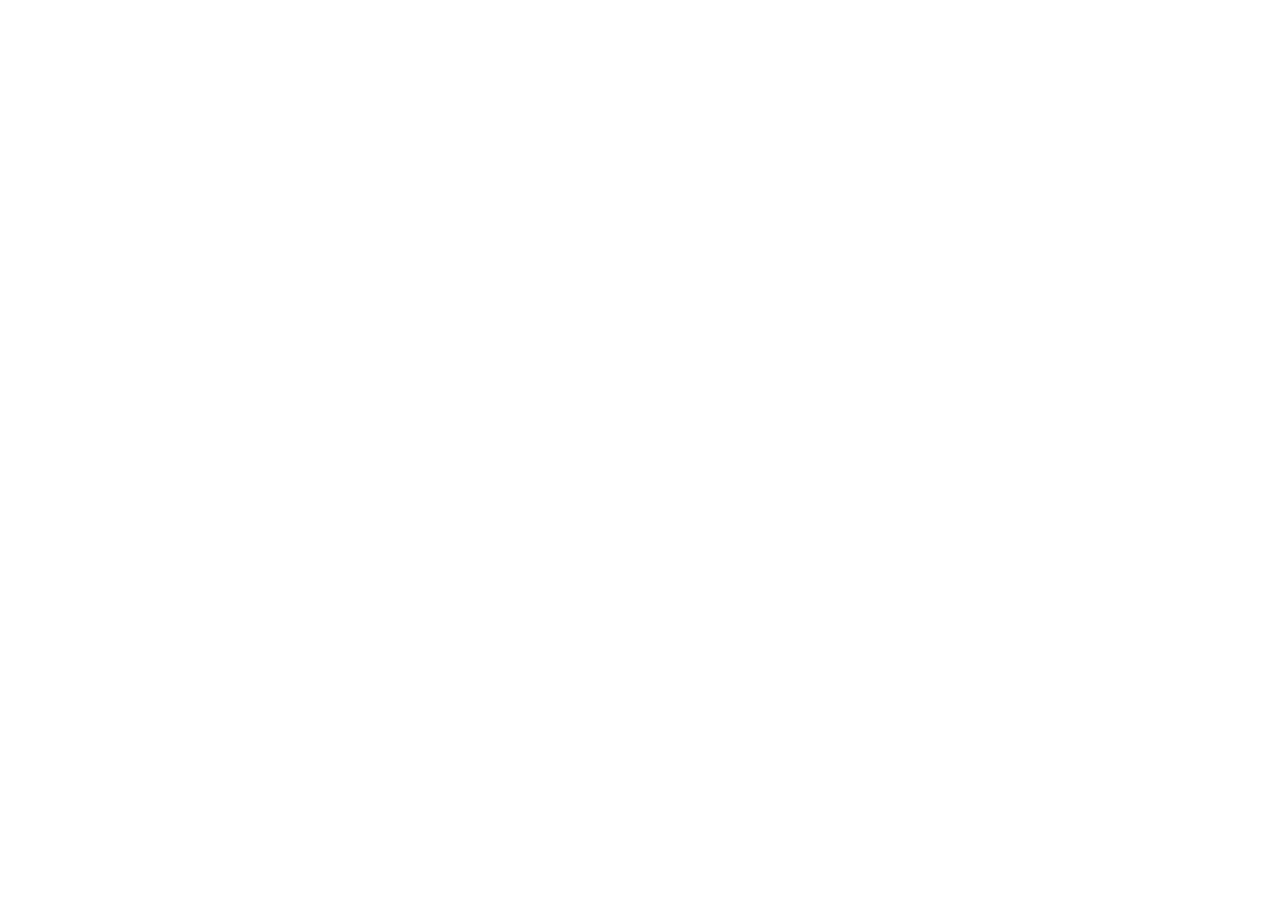
==== index.html @ 2459b799 "Add files via upload" ====
<!doctype html>
<html lang="es" data-theme="auto">
<head>
<meta charset="utf-8">
<meta name="viewport" content="width=device-width,initial-scale=1,viewport-fit=cover">
<meta name="theme-color" content="#6d3df0">
<meta name="description" content="Aprende a programar desde cero jugando: mundos, niveles, XP, insignias y certificado.">
<title>Programando desde Cero con Yuli</title>
<link rel="manifest" href="manifest.webmanifest">
<link rel="icon" href="icons/favicon-32.png">
<link rel="apple-touch-icon" href="icons/icon-192.png">
<link rel="stylesheet" href="css/app.css">
</head>
<body>
<div id="app"></div>
<noscript>Esta aplicación necesita JavaScript.</noscript>
<script src="config.js"></script>
<script src="js/util.js"></script>
<script src="js/fx.js"></script>
<script>window.PDC=window.PDC||{worlds:[]};window.registerWorld=function(w){PDC.worlds.push(w)};</script>
<script src="js/pyrun.js"></script>
<script src="js/sqlrun.js"></script>
<script src="js/runners.js"></script>
<script src="js/grader.js"></script>
<script src="content/world1.js"></script>
<script src="content/world2.js"></script>
<script src="content/world3.js"></script>
<script src="content/world4.js"></script>
<script src="content/world5.js"></script>
<script src="content/world6.js"></script>
<script src="content/world7.js"></script>
<script src="content/english.js"></script>
<script src="js/store.js"></script>
<script src="js/legal.js"></script>
<script src="js/ads.js"></script>
<script src="js/drive.js"></script>
<script src="js/ex.js"></script>
<script src="js/cert.js"></script>
<script src="js/ui.js"></script>
<script src="js/ui2.js"></script>
<script src="js/main.js"></script>
</body>
</html>
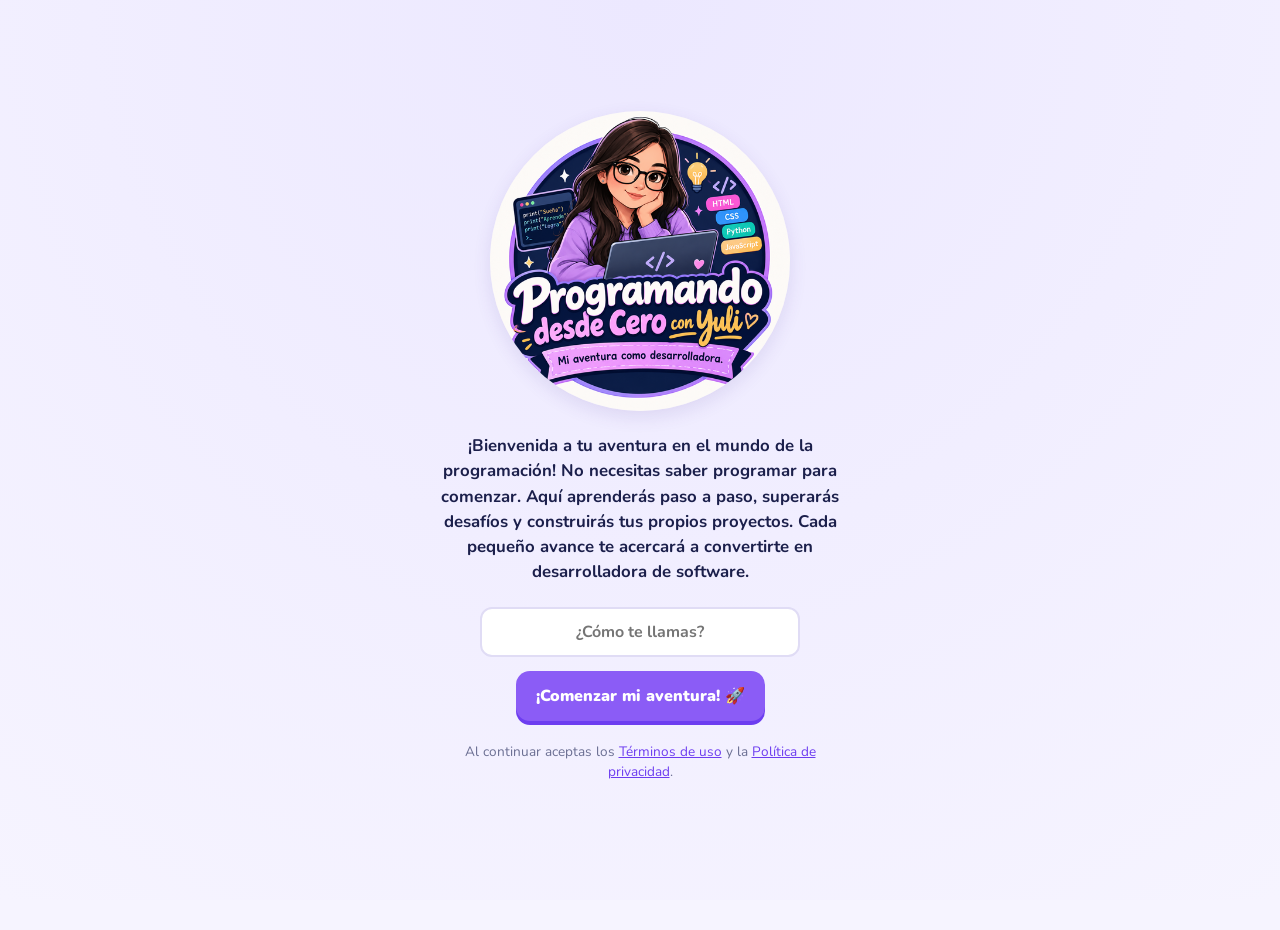
==== commit 7b028cc2: "Add files via upload" ====
--- a/index.html
+++ b/index.html
@@ -7,37 +7,37 @@
 <meta name="description" content="Aprende a programar desde cero jugando: mundos, niveles, XP, insignias y certificado.">
 <title>Programando desde Cero con Yuli</title>
 <link rel="manifest" href="manifest.webmanifest">
-<link rel="icon" href="icons/favicon-32.png">
-<link rel="apple-touch-icon" href="icons/icon-192.png">
-<link rel="stylesheet" href="css/app.css">
+<link rel="icon" href="favicon-32.png">
+<link rel="apple-touch-icon" href="icon-192.png">
+<link rel="stylesheet" href="app.css">
 </head>
 <body>
 <div id="app"></div>
 <noscript>Esta aplicación necesita JavaScript.</noscript>
 <script src="config.js"></script>
-<script src="js/util.js"></script>
-<script src="js/fx.js"></script>
+<script src="util.js"></script>
+<script src="fx.js"></script>
 <script>window.PDC=window.PDC||{worlds:[]};window.registerWorld=function(w){PDC.worlds.push(w)};</script>
-<script src="js/pyrun.js"></script>
-<script src="js/sqlrun.js"></script>
-<script src="js/runners.js"></script>
-<script src="js/grader.js"></script>
-<script src="content/world1.js"></script>
-<script src="content/world2.js"></script>
-<script src="content/world3.js"></script>
-<script src="content/world4.js"></script>
-<script src="content/world5.js"></script>
-<script src="content/world6.js"></script>
-<script src="content/world7.js"></script>
-<script src="content/english.js"></script>
-<script src="js/store.js"></script>
-<script src="js/legal.js"></script>
-<script src="js/ads.js"></script>
-<script src="js/drive.js"></script>
-<script src="js/ex.js"></script>
-<script src="js/cert.js"></script>
-<script src="js/ui.js"></script>
-<script src="js/ui2.js"></script>
-<script src="js/main.js"></script>
+<script src="pyrun.js"></script>
+<script src="sqlrun.js"></script>
+<script src="runners.js"></script>
+<script src="grader.js"></script>
+<script src="world1.js"></script>
+<script src="world2.js"></script>
+<script src="world3.js"></script>
+<script src="world4.js"></script>
+<script src="world5.js"></script>
+<script src="world6.js"></script>
+<script src="world7.js"></script>
+<script src="english.js"></script>
+<script src="store.js"></script>
+<script src="legal.js"></script>
+<script src="ads.js"></script>
+<script src="drive.js"></script>
+<script src="ex.js"></script>
+<script src="cert.js"></script>
+<script src="ui.js"></script>
+<script src="ui2.js"></script>
+<script src="main.js"></script>
 </body>
 </html>
--- a/app.css
+++ b/app.css
@@ -0,0 +1,103 @@
+@font-face{font-family:Nunito;font-weight:400;src:url(nunito-latin-400-normal.woff2) format('woff2');font-display:swap}
+@font-face{font-family:Nunito;font-weight:700;src:url(nunito-latin-700-normal.woff2) format('woff2');font-display:swap}
+@font-face{font-family:Nunito;font-weight:800;src:url(nunito-latin-800-normal.woff2) format('woff2');font-display:swap}
+@font-face{font-family:Nunito;font-weight:900;src:url(nunito-latin-900-normal.woff2) format('woff2');font-display:swap}
+@font-face{font-family:'JetBrains Mono';font-weight:400;src:url(jetbrains-mono-latin-400-normal.woff2) format('woff2');font-display:swap}
+@font-face{font-family:'JetBrains Mono';font-weight:700;src:url(jetbrains-mono-latin-700-normal.woff2) format('woff2');font-display:swap}
+:root{--bg:#f6f4ff;--bg2:#ece8ff;--card:#fff;--ink:#1b1f4b;--muted:#6b6f93;--line:#e0dcf5;--brand:#8b5cf6;--brand2:#6d3df0;--pink:#f472b6;--gold:#fbbf24;--good:#16a34a;--goodbg:#e7f9ee;--bad:#dc2626;--badbg:#fdecec;--code:#14173a;--codeink:#e8e9ff;--shadow:0 6px 18px rgba(80,60,160,.12);--r:18px;--nav:64px}
+:root[data-theme=dark]{--bg:#0f1130;--bg2:#171a42;--card:#1c2050;--ink:#eef0ff;--muted:#a3a8d6;--line:#2c316e;--brand:#a78bfa;--brand2:#8b5cf6;--goodbg:#10351f;--badbg:#3b1717;--code:#0a0c24;--shadow:0 6px 18px rgba(0,0,0,.35)}
+@media(prefers-color-scheme:dark){:root[data-theme=auto]{--bg:#0f1130;--bg2:#171a42;--card:#1c2050;--ink:#eef0ff;--muted:#a3a8d6;--line:#2c316e;--brand:#a78bfa;--brand2:#8b5cf6;--goodbg:#10351f;--badbg:#3b1717;--code:#0a0c24;--shadow:0 6px 18px rgba(0,0,0,.35)}}
+*{box-sizing:border-box;-webkit-tap-highlight-color:transparent}
+html,body{margin:0;background:var(--bg);color:var(--ink);font-family:Nunito,system-ui,sans-serif;font-size:16px;line-height:1.5}
+body{min-height:100vh;padding-bottom:calc(var(--nav) + 70px + env(safe-area-inset-bottom))}
+body.focus{padding-bottom:30px}
+h1,h2,h3{line-height:1.2;margin:.2em 0 .5em}h1{font-size:1.6rem;font-weight:900}h2{font-size:1.25rem;font-weight:800}h3{font-size:1.05rem;font-weight:800}
+a{color:var(--brand2)}p{margin:.5em 0}.muted{color:var(--muted)}.small{font-size:.85rem}.center{text-align:center}
+code{font-family:'JetBrains Mono',monospace;background:var(--bg2);padding:1px 6px;border-radius:6px;font-size:.88em}
+.wrap{max-width:720px;margin:0 auto;padding:14px 16px}
+.topbar{position:sticky;top:0;z-index:20;background:var(--bg);border-bottom:1px solid var(--line);padding-top:env(safe-area-inset-top)}
+.topbar .in{max-width:720px;margin:0 auto;display:flex;align-items:center;gap:8px;padding:8px 14px}
+.brand{display:flex;align-items:center;gap:8px;font-weight:900;flex:1;min-width:0;cursor:pointer}.brand img{width:34px;height:34px;border-radius:50%}.brand span{white-space:nowrap;overflow:hidden;text-overflow:ellipsis}
+.stat{display:flex;align-items:center;gap:4px;background:var(--card);border:1px solid var(--line);border-radius:999px;padding:4px 10px;font-weight:800;font-size:.9rem;white-space:nowrap}
+.nav{position:fixed;left:0;right:0;bottom:0;z-index:30;background:var(--card);border-top:1px solid var(--line);display:flex;justify-content:center;padding-bottom:env(safe-area-inset-bottom);box-shadow:0 -4px 14px rgba(80,60,160,.08)}
+.nav .in{display:flex;width:100%;max-width:720px}.nav a{flex:1;height:var(--nav);display:flex;flex-direction:column;align-items:center;justify-content:center;gap:2px;text-decoration:none;color:var(--muted);font-weight:800;font-size:.72rem;position:relative}
+.nav a .ic{font-size:1.4rem;line-height:1}.nav a.on{color:var(--brand2)}.nav a.on::before{content:'';position:absolute;top:0;width:34px;height:4px;border-radius:0 0 4px 4px;background:var(--brand)}.nav .dot{position:absolute;top:8px;right:28%;width:10px;height:10px;background:var(--pink);border-radius:50%}
+.card{background:var(--card);border:1px solid var(--line);border-radius:var(--r);padding:16px;box-shadow:var(--shadow);margin:12px 0}
+.btn{appearance:none;border:0;background:var(--brand);color:#fff;font:inherit;font-weight:900;padding:13px 20px;border-radius:14px;cursor:pointer;box-shadow:0 4px 0 var(--brand2);transition:transform .08s,box-shadow .08s;display:inline-flex;align-items:center;justify-content:center;gap:8px;text-decoration:none}
+.btn:active{transform:translateY(3px);box-shadow:0 1px 0 var(--brand2)}.btn:disabled{opacity:.5;cursor:not-allowed}
+.btn.block{width:100%}.btn.small{padding:8px 14px;font-size:.9rem;border-radius:12px;box-shadow:0 3px 0 var(--brand2)}
+.btn.ghost{background:transparent;color:var(--brand2);border:2px solid var(--line);box-shadow:none}.btn.good{background:var(--good);box-shadow:0 4px 0 #0f7a36}.btn.gold{background:var(--gold);color:#4a3200;box-shadow:0 4px 0 #c98f00}.btn.danger{background:var(--bad);box-shadow:0 4px 0 #a11}
+.row{display:flex;gap:10px;flex-wrap:wrap;align-items:center;margin:10px 0}.row.sp{justify-content:space-between}
+.progress{height:12px;background:var(--bg2);border-radius:99px;overflow:hidden}.progress>i{display:block;height:100%;background:linear-gradient(90deg,var(--brand),var(--pink));border-radius:99px;transition:width .6s cubic-bezier(.2,.8,.2,1)}
+/* inicio / mapa */
+.hero{background:linear-gradient(135deg,#6d3df0,#a855f7 55%,#f472b6);color:#fff;border-radius:24px;padding:18px;display:flex;gap:14px;align-items:center;box-shadow:var(--shadow)}.hero img{width:78px;height:78px;border-radius:50%;border:3px solid rgba(255,255,255,.7);background:#fff}.hero h2{margin:0;font-size:1.15rem}.hero .progress{background:rgba(255,255,255,.3);margin-top:8px}.hero .progress>i{background:#fff}
+.map{position:relative;margin:18px 0 8px;display:flex;flex-direction:column;gap:6px}
+.world{display:flex;align-items:center;gap:14px;background:var(--card);border:2px solid var(--line);border-radius:22px;padding:14px;cursor:pointer;box-shadow:var(--shadow);position:relative;transition:transform .15s}
+.world:hover{transform:translateY(-2px)}.world.locked{filter:grayscale(.85);opacity:.7}.world:nth-child(even){margin-left:22px}.world:nth-child(odd){margin-right:22px}
+.world .ico{width:62px;height:62px;border-radius:50%;display:grid;place-items:center;font-size:1.9rem;color:#fff;flex:none;position:relative;box-shadow:0 5px 0 rgba(0,0,0,.2)}
+.world .ico .lock{position:absolute;right:-4px;bottom:-4px;background:var(--card);border-radius:50%;font-size:.9rem;width:24px;height:24px;display:grid;place-items:center;border:2px solid var(--line)}
+.world .meta{flex:1;min-width:0}.world .meta b{display:block}.world .progress{height:8px;margin-top:6px}
+.link-v{width:4px;height:16px;background:repeating-linear-gradient(var(--line) 0 5px,transparent 5px 9px);margin:0 auto}
+.path{display:flex;flex-direction:column;align-items:center;gap:12px;margin:18px 0}
+.node{width:76px;height:76px;border-radius:50%;display:grid;place-items:center;font-size:1.8rem;background:var(--brand);color:#fff;border:0;cursor:pointer;box-shadow:0 6px 0 var(--brand2);position:relative;transition:transform .1s}
+.node:active{transform:translateY(3px)}.node.done{background:var(--good);box-shadow:0 6px 0 #0f7a36}.node.locked{background:#b9bdd8;box-shadow:0 6px 0 #9a9fbd;cursor:not-allowed;color:#fff}.node.exam{background:var(--gold);box-shadow:0 6px 0 #c98f00}
+.node .st{position:absolute;bottom:-10px;font-size:.8rem;letter-spacing:-2px}.node.cur::after{content:'';position:absolute;inset:-8px;border-radius:50%;border:3px solid var(--pink);animation:pulse 1.4s infinite}
+@keyframes pulse{0%{transform:scale(.95);opacity:1}100%{transform:scale(1.18);opacity:0}}
+.lbl{text-align:center;font-weight:800;font-size:.85rem;max-width:200px;margin-top:6px}
+/* lección */
+.lesson-top{position:sticky;top:0;z-index:20;background:var(--bg);padding:calc(8px + env(safe-area-inset-top)) 14px 8px;display:flex;align-items:center;gap:10px;max-width:720px;margin:0 auto}
+.lesson-top .x{background:none;border:0;font-size:1.4rem;cursor:pointer;color:var(--muted)}.lesson-top .progress{flex:1}
+.tutor{display:flex;gap:10px;align-items:flex-start;margin:6px 0 12px}.tutor img{width:56px;height:56px;border-radius:50%;border:2px solid var(--brand);flex:none;background:#fff}
+.bubble{background:var(--card);border:1px solid var(--line);border-radius:4px 18px 18px 18px;padding:10px 14px;box-shadow:var(--shadow);font-weight:700}
+.stepname{display:inline-block;background:var(--bg2);color:var(--brand2);font-weight:900;font-size:.75rem;padding:3px 10px;border-radius:99px;letter-spacing:.04em;text-transform:uppercase}
+.blk{margin:10px 0}.analogy{background:#fff7d6;border-left:5px solid var(--gold);color:#4a3a00;padding:10px 14px;border-radius:12px}:root[data-theme=dark] .analogy{background:#3a3210;color:#ffe9a0}
+.tip{background:var(--goodbg);border-left:5px solid var(--good);padding:10px 14px;border-radius:12px}.warn{background:var(--badbg);border-left:5px solid var(--bad);padding:10px 14px;border-radius:12px}
+@media(prefers-color-scheme:dark){:root[data-theme=auto] .analogy{background:#3a3210;color:#ffe9a0}}
+.analogy::before{content:'💡 ';}.tip::before{content:'✅ '}.warn::before{content:'⚠️ '}
+pre.code{background:var(--code);color:var(--codeink);padding:12px;border-radius:12px;overflow:auto;font-family:'JetBrains Mono',monospace;font-size:.88rem;margin:0;white-space:pre}
+.cb-head{background:var(--code);color:#a3a8d6;font-size:.72rem;font-weight:800;padding:6px 12px;border-radius:12px 12px 0 0;letter-spacing:.06em;text-transform:uppercase}.cb-head+pre.code,.cb-head+textarea{border-top-left-radius:0;border-top-right-radius:0}
+.code-ed{width:100%;background:var(--code);color:var(--codeink);border:2px solid transparent;border-radius:12px;padding:12px;font-family:'JetBrains Mono',monospace;font-size:.88rem;line-height:1.45;resize:none;display:block;tab-size:2}
+.code-ed:focus{outline:none;border-color:var(--brand)}.code-ed.good{border-color:var(--good)}.code-ed.bad{border-color:var(--bad)}
+.out{background:var(--bg2);border-radius:12px;padding:10px 12px;margin-top:8px;border:1px dashed var(--line);min-height:44px}.out-pre{margin:0;white-space:pre-wrap;font-family:'JetBrains Mono',monospace;font-size:.88rem}
+.out-err{background:var(--badbg);color:var(--bad);padding:8px 10px;border-radius:10px;margin-top:6px;font-size:.88rem}.friendly{color:var(--ink);margin-top:4px}
+.preview{width:100%;height:220px;border:0;background:#fff;border-radius:8px}
+.flow{display:flex;flex-direction:column;align-items:center;gap:0}.fs{padding:8px 16px;border:2px solid var(--brand);background:var(--card);font-weight:800;text-align:center;max-width:280px}.fs.start,.fs.end{border-radius:99px;background:var(--brand);color:#fff}.fs.io{transform:skewX(-12deg)}.fs.io span{display:inline-block;transform:skewX(12deg)}.fs.process{border-radius:6px}.fs.decision{border-radius:12px;border-style:dashed;background:var(--bg2)}.fa{color:var(--muted);line-height:1}.fyn{display:flex;gap:10px;font-size:.82rem;margin:4px 0}.fyn div{background:var(--bg2);padding:4px 8px;border-radius:8px}
+.tbl-wrap{overflow:auto;margin:8px 0}.tbl{border-collapse:collapse;width:100%;font-size:.9rem}.tbl th,.tbl td{border:1px solid var(--line);padding:6px 10px;text-align:left}.tbl th{background:var(--bg2)}
+.vocab{display:grid;gap:8px}.vi{display:flex;align-items:center;gap:10px;background:var(--bg2);border-radius:12px;padding:8px 12px}.vi .t{flex:1}.vi b{color:var(--brand2)}.vi i{display:block;font-size:.85rem;color:var(--muted)}
+.dlg .ln{margin:6px 0;display:flex;gap:8px;align-items:flex-start}.dlg .who{font-weight:900;color:var(--brand2);min-width:70px;font-size:.85rem}
+.cards-nav{display:flex;gap:8px;justify-content:center;margin:12px 0}.cards-nav i{width:9px;height:9px;border-radius:50%;background:var(--line)}.cards-nav i.on{background:var(--brand)}
+.footer-bar{position:sticky;bottom:0;background:linear-gradient(transparent,var(--bg) 24%);padding:18px 0 calc(10px + env(safe-area-inset-bottom));margin-top:14px}
+/* ejercicios */
+.ex-q{font-size:1.05rem;font-weight:800;margin:6px 0 12px}.opts{display:grid;gap:10px}.opts.two{grid-template-columns:1fr 1fr}
+.opt{display:flex;align-items:center;gap:12px;text-align:left;background:var(--card);border:2px solid var(--line);border-radius:14px;padding:12px 14px;font:inherit;font-weight:700;color:var(--ink);cursor:pointer;box-shadow:0 3px 0 var(--line)}
+.opt .k{width:28px;height:28px;border-radius:8px;background:var(--bg2);display:grid;place-items:center;font-weight:900;font-size:.85rem;flex:none}.opt .k.sq{border-radius:6px}
+.opt.sel{border-color:var(--brand);background:var(--bg2)}.opt.good{border-color:var(--good);background:var(--goodbg)}.opt.bad{border-color:var(--bad);background:var(--badbg)}
+.inp,.blank{font:inherit;font-weight:700;color:var(--ink);background:var(--card);border:2px solid var(--line);border-radius:12px;padding:11px 14px;width:100%}.inp.small{padding:8px 12px;font-size:.88rem;margin-top:8px}.inp:focus,.blank:focus{outline:none;border-color:var(--brand)}
+.good{border-color:var(--good)!important}.bad{border-color:var(--bad)!important}
+pre.fill{white-space:pre-wrap;line-height:2.1}.blank{display:inline-block;width:auto;padding:3px 8px;font-family:'JetBrains Mono',monospace;font-size:.88rem;color:var(--ink);vertical-align:middle;margin:0 2px}.blank.wide{width:100%;font-family:inherit;font-size:1rem}
+.order{display:grid;gap:8px}.ord-item{display:flex;align-items:center;gap:10px;background:var(--card);border:2px solid var(--line);border-radius:12px;padding:8px 10px}.order.good .ord-item{border-color:var(--good);background:var(--goodbg)}.order.bad .ord-item{border-color:var(--bad)}.ord-n{width:26px;height:26px;border-radius:50%;background:var(--bg2);display:grid;place-items:center;font-weight:900;font-size:.8rem;flex:none}.ord-t{flex:1}.ord-btns{display:flex;gap:4px}.mini{width:34px;height:34px;border-radius:10px;border:2px solid var(--line);background:var(--bg2);color:var(--ink);cursor:pointer;font-size:.8rem}
+.match-row{display:grid;grid-template-columns:1fr 1fr;gap:10px;align-items:center;margin:8px 0}.match-l{font-weight:800;background:var(--bg2);padding:10px;border-radius:12px}
+.bug{background:var(--code);border-radius:12px;padding:6px;display:grid;gap:2px}.bugline{display:flex;gap:10px;text-align:left;background:transparent;border:2px solid transparent;color:var(--codeink);padding:6px 8px;border-radius:8px;cursor:pointer;font:inherit}.bugline code{background:none;color:inherit;white-space:pre-wrap}.bugline .ln{color:#7f84b8;width:20px;text-align:right}.bugline.sel{border-color:var(--brand);background:#2a2f6d}.bugline.good{border-color:var(--good)}.bugline.bad{border-color:var(--bad)}
+.feedback{border-radius:16px;padding:14px;margin:12px 0;animation:pop .25s}.feedback.ok{background:var(--goodbg);border:2px solid var(--good)}.feedback.no{background:var(--badbg);border:2px solid var(--bad)}.feedback h3{margin:0 0 4px}.cf-line{margin:4px 0}.test-bad{background:var(--card);border-radius:10px;padding:8px 10px;margin-top:6px;font-size:.88rem}.solution{background:var(--card);border:2px dashed var(--brand);border-radius:12px;padding:10px;margin-top:10px}
+@keyframes pop{from{transform:scale(.96);opacity:0}to{transform:none;opacity:1}}
+.xpfly{position:fixed;left:50%;top:40%;transform:translateX(-50%);font-weight:900;font-size:2rem;color:var(--gold);text-shadow:0 2px 0 #7a5a00;pointer-events:none;animation:fly 1s forwards;z-index:100}@keyframes fly{to{transform:translate(-50%,-90px);opacity:0}}
+.combo{background:var(--pink);color:#fff;border-radius:99px;padding:2px 10px;font-weight:900;font-size:.8rem}
+/* modales, avisos */
+.modal-back{position:fixed;inset:0;background:rgba(10,12,40,.6);z-index:80;display:grid;place-items:center;padding:16px;animation:fade .2s}.modal{background:var(--card);border-radius:24px;padding:22px;max-width:420px;width:100%;max-height:88vh;overflow:auto;animation:pop .25s}.modal.wide{max-width:640px}
+@keyframes fade{from{opacity:0}}
+#toasts{position:fixed;top:calc(12px + env(safe-area-inset-top));left:0;right:0;z-index:120;display:flex;flex-direction:column;align-items:center;gap:8px;pointer-events:none}.toast{background:var(--ink);color:var(--bg);padding:10px 16px;border-radius:14px;font-weight:800;box-shadow:var(--shadow);max-width:90%;animation:pop .2s;transition:opacity .4s}.toast.good{background:var(--good);color:#fff}.toast.bad{background:var(--bad);color:#fff}.toast.out{opacity:0}
+.confetti{position:fixed;inset:0;pointer-events:none;z-index:150}
+.adbar{position:fixed;left:0;right:0;bottom:calc(var(--nav) + env(safe-area-inset-bottom));height:50px;background:#eee;color:#555;z-index:25;display:flex;align-items:center;justify-content:center;font-size:.85rem;border-top:1px solid #ccc}.adtag{background:#fbbf24;color:#3a2a00;font-size:.68rem;font-weight:900;padding:1px 6px;border-radius:5px;margin-right:6px}
+body.focus .adbar{display:none}
+/* perfil */
+.grid2{display:grid;grid-template-columns:1fr 1fr;gap:10px}.kpi{background:var(--bg2);border-radius:14px;padding:12px;text-align:center}.kpi b{display:block;font-size:1.4rem}
+.badges{display:grid;grid-template-columns:repeat(auto-fill,minmax(92px,1fr));gap:10px}.bd{text-align:center;background:var(--bg2);border-radius:14px;padding:10px 4px;font-size:.72rem;font-weight:800}.bd .e{font-size:2rem;display:block}.bd.off{filter:grayscale(1);opacity:.4}
+.hist{list-style:none;padding:0;margin:0}.hist li{display:flex;justify-content:space-between;gap:8px;padding:7px 0;border-bottom:1px dashed var(--line);font-size:.9rem}
+.seg{display:flex;background:var(--bg2);border-radius:12px;padding:4px;gap:4px}.seg button{flex:1;border:0;background:none;font:inherit;font-weight:800;padding:8px;border-radius:9px;cursor:pointer;color:var(--muted)}.seg button.on{background:var(--card);color:var(--brand2);box-shadow:var(--shadow)}
+.sw{display:flex;justify-content:space-between;align-items:center;padding:8px 0}.chip{display:inline-block;background:var(--bg2);border-radius:99px;padding:2px 10px;font-weight:800;font-size:.8rem}
+.legal h1{font-size:1.5rem}.legal h2{margin-top:1.2em}.legal ul{padding-left:20px}
+.cert-img{width:100%;border-radius:12px;border:1px solid var(--line);box-shadow:var(--shadow)}
+.welcome{min-height:100vh;display:flex;flex-direction:column;align-items:center;justify-content:center;text-align:center;padding:20px;gap:14px;background:radial-gradient(circle at 50% 0,var(--bg2),var(--bg))}.welcome img.logo{width:min(70vw,300px);border-radius:50%;box-shadow:var(--shadow)}.welcome .msg{max-width:440px;font-size:1.05rem;font-weight:700}
+.chest{font-size:4rem;animation:bounce 1s infinite}@keyframes bounce{50%{transform:translateY(-8px) rotate(-4deg)}}
+@media(prefers-reduced-motion:reduce){*{animation:none!important;transition:none!important}}
+@media print{body *{visibility:hidden}.print-only,.print-only *{visibility:visible}.print-only{position:absolute;inset:0}}
